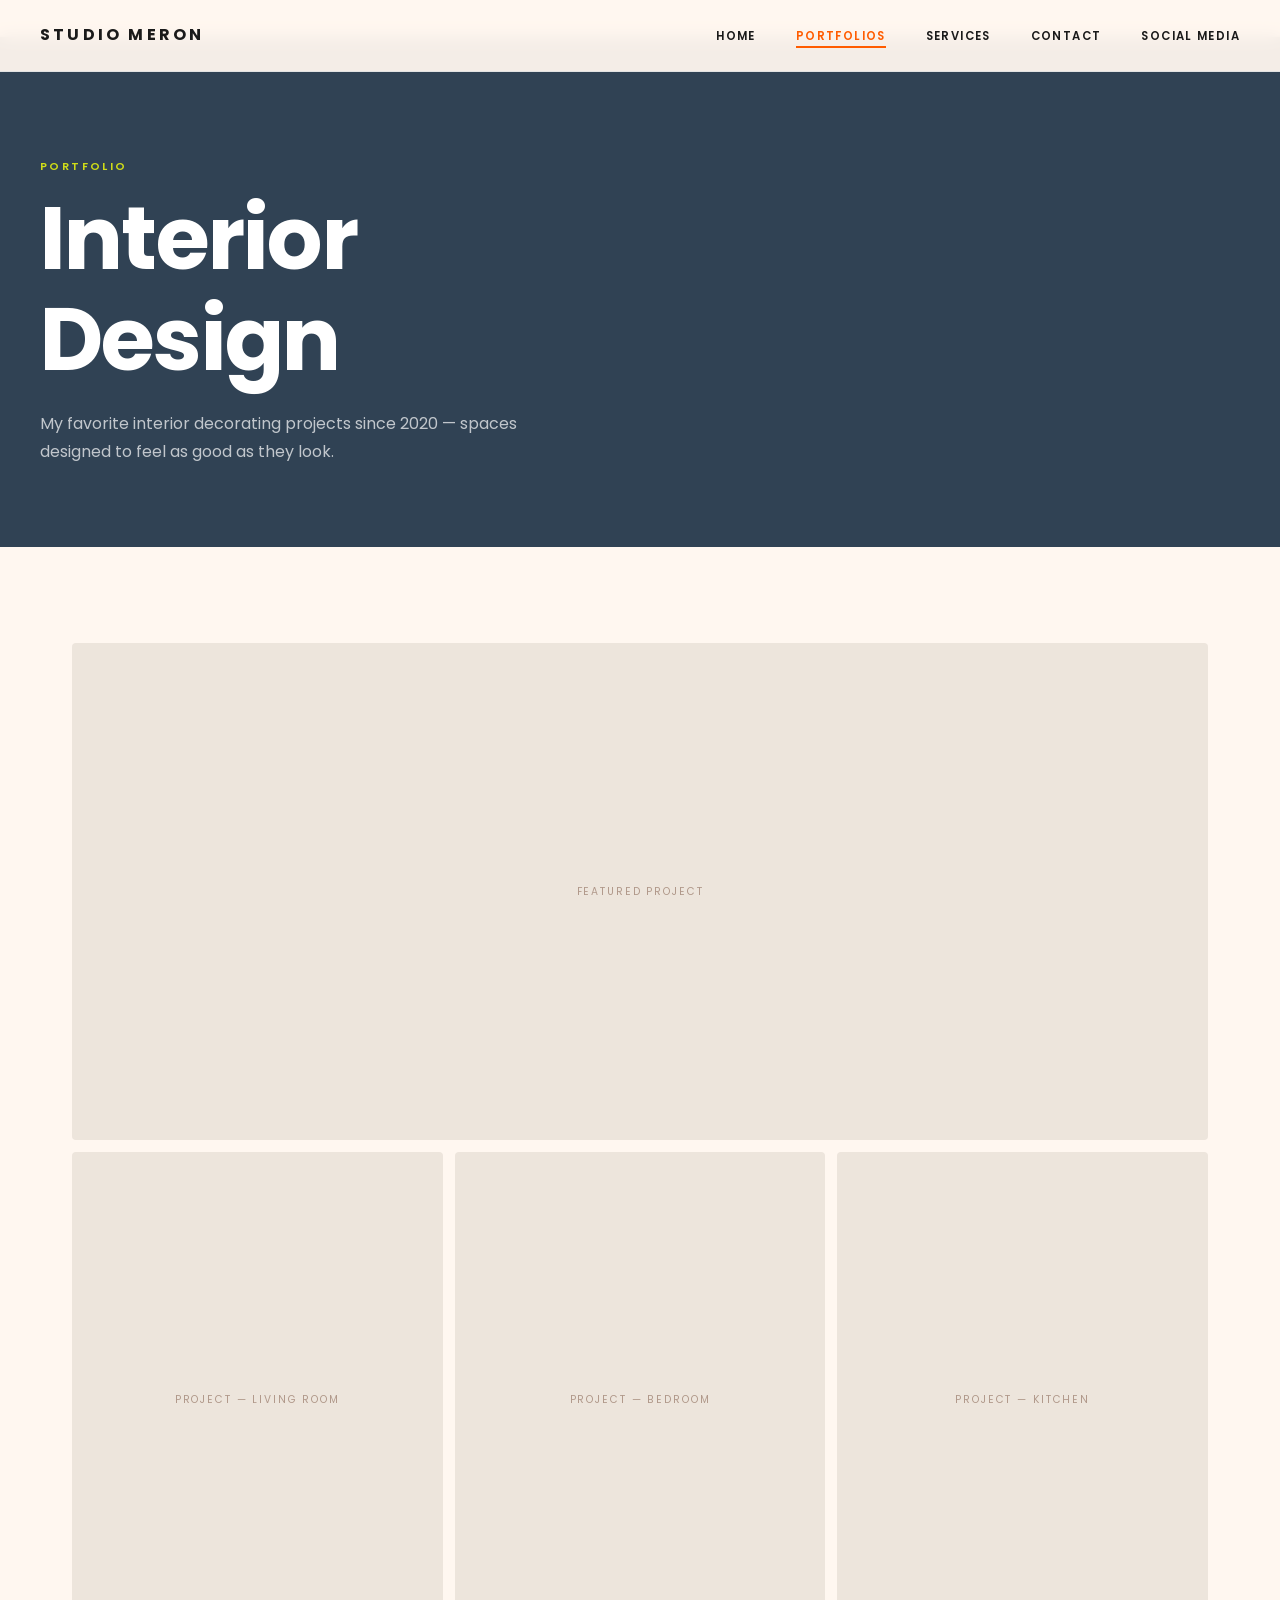
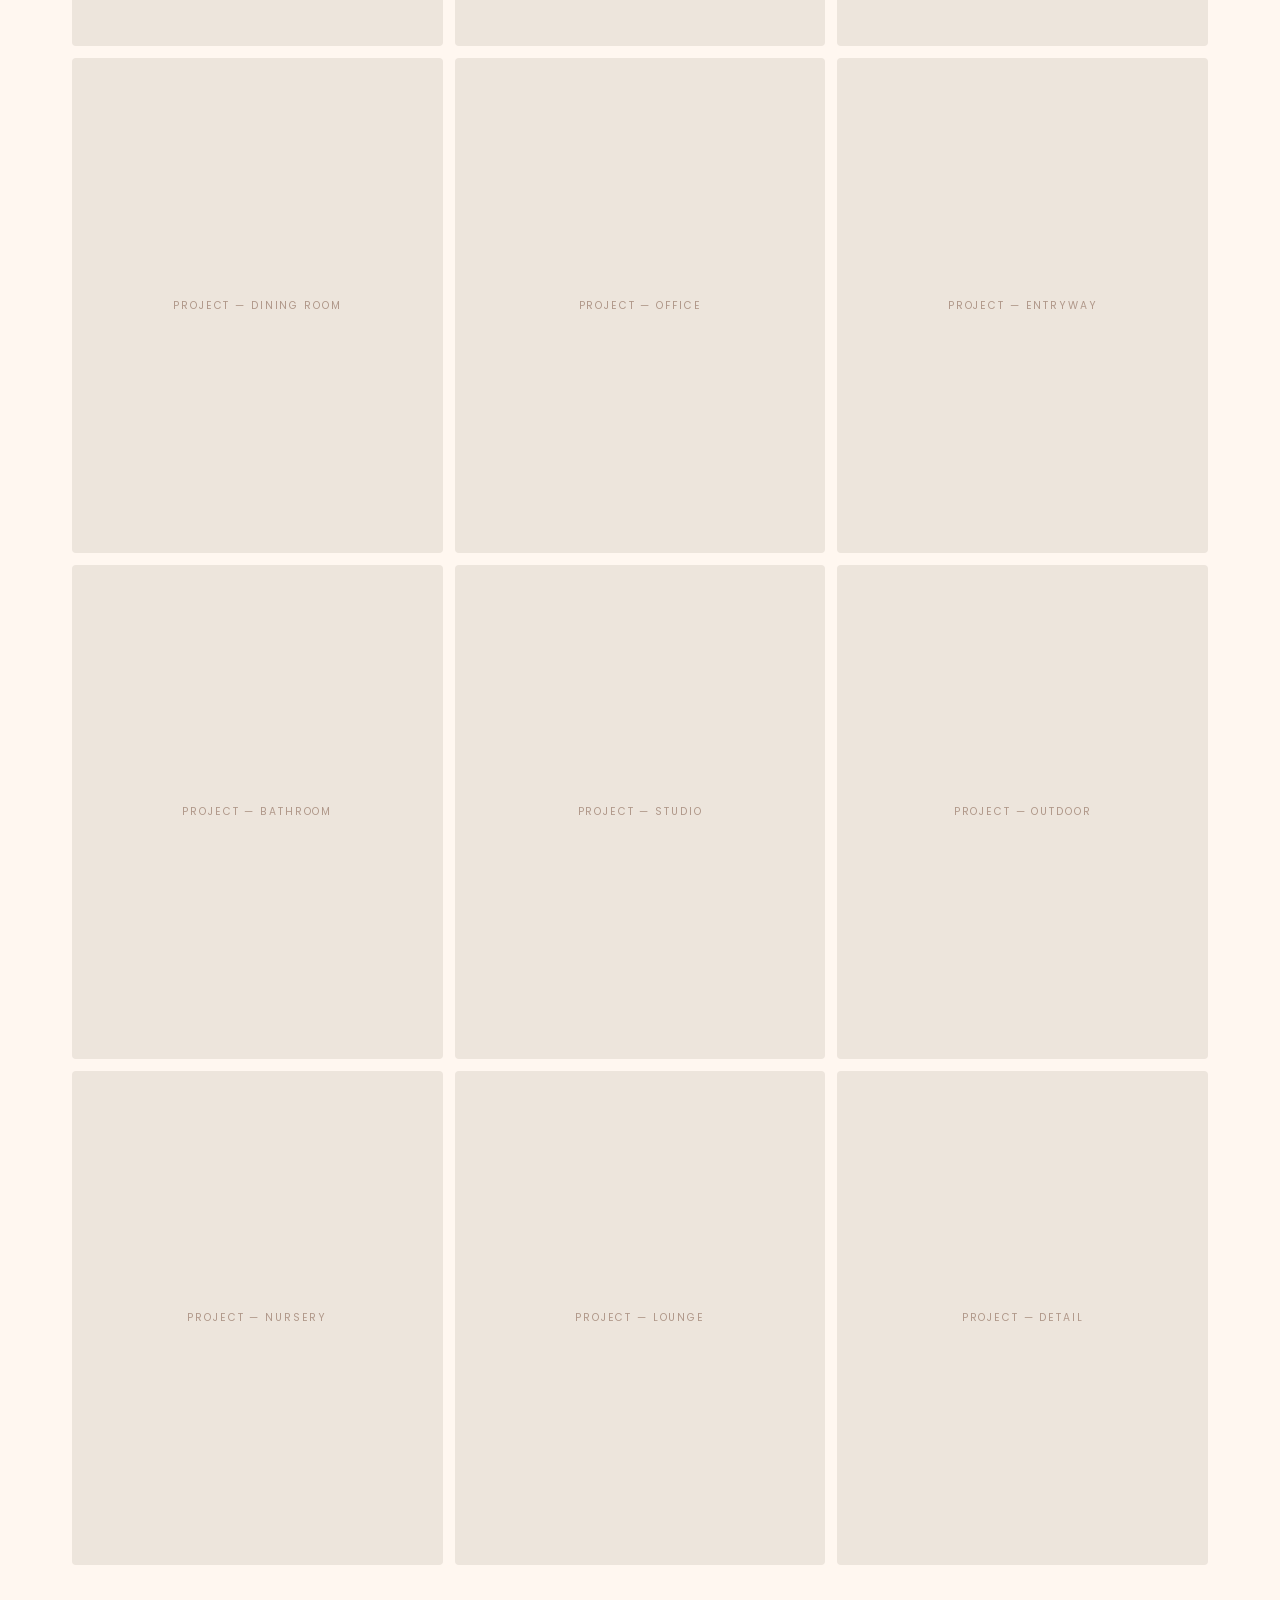
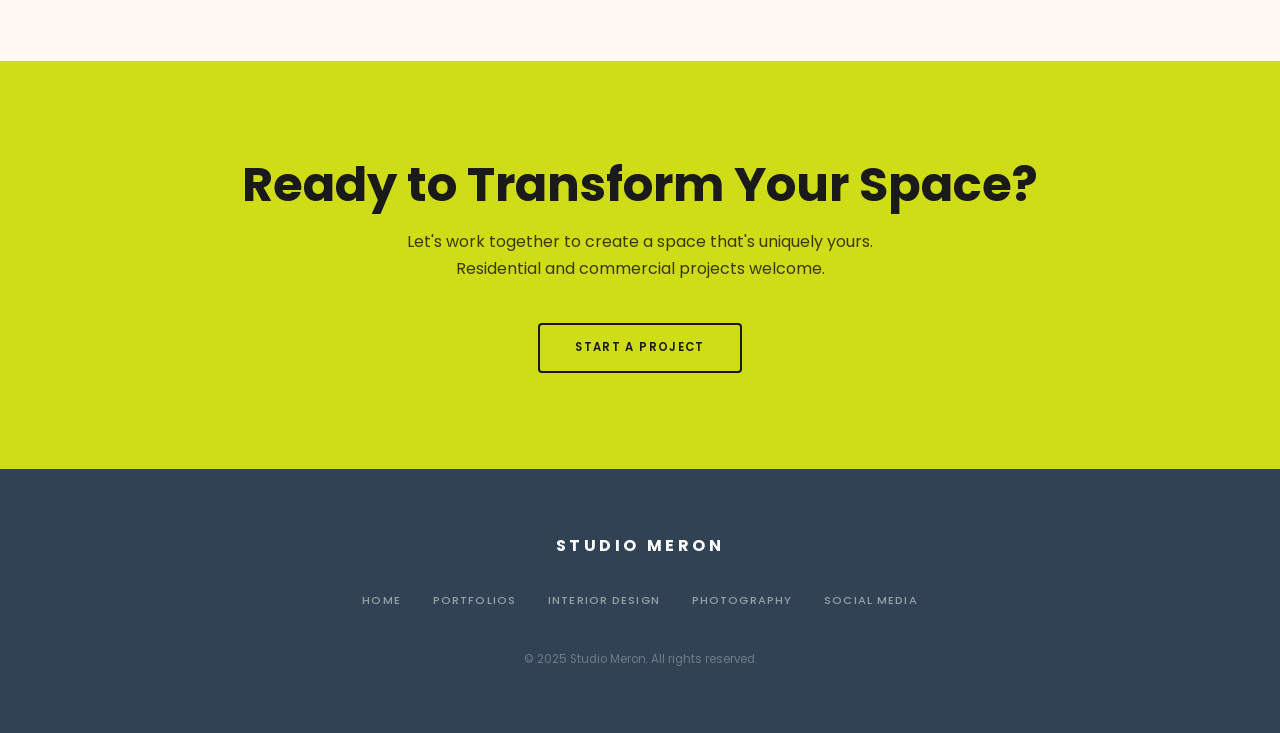
==== interior-design.html @ 22866d4e "Build full Studio Meron website (5 pages) Rebuilds meronsiyoum.com as clean HTML/CSS/JS — no Wix or " ====
<!DOCTYPE html>
<html lang="en">
<head>
  <meta charset="UTF-8">
  <meta name="viewport" content="width=device-width, initial-scale=1.0">
  <title>Denver Interior Design Portfolio | Studio Meron</title>
  <meta name="description" content="My favorite interior decorating projects I have done since 2020.">
  <link rel="stylesheet" href="css/main.css">
</head>
<body>

  <!-- ── Navigation ─────────────────────────────────────── -->
  <nav class="nav">
    <div class="nav__inner">
      <a href="index.html" class="nav__logo">Studio Meron</a>
      <ul class="nav__links">
        <li><a href="index.html">Home</a></li>
        <li class="nav__drop">
          <a href="portfolio.html" class="is-active">Portfolios</a>
          <div class="nav__drop-menu">
            <a href="interior-design.html">Interior Design</a>
            <a href="photography.html">Photography</a>
          </div>
        </li>
        <li><a href="index.html#services">Services</a></li>
        <li><a href="index.html#contact">Contact</a></li>
        <li><a href="social-media.html">Social Media</a></li>
      </ul>
      <button class="nav__toggle" aria-label="Toggle navigation" aria-expanded="false">
        <span></span><span></span><span></span>
      </button>
    </div>
  </nav>

  <div class="nav-mobile">
    <a href="index.html">Home</a>
    <a href="portfolio.html">Portfolios</a>
    <a href="interior-design.html">Interior Design</a>
    <a href="photography.html">Photography</a>
    <a href="index.html#services">Services</a>
    <a href="index.html#contact">Contact</a>
    <a href="social-media.html">Social Media</a>
  </div>

  <!-- ── Page Hero ──────────────────────────────────────── -->
  <header class="page-hero">
    <div class="page-hero__inner">
      <span class="eyebrow eyebrow--light">Portfolio</span>
      <h1>Interior<br>Design</h1>
      <p>My favorite interior decorating projects since 2020 — spaces designed to feel as good as they look.</p>
    </div>
  </header>

  <!-- ── Gallery ────────────────────────────────────────── -->
  <section class="section">
    <div class="container">

      <!-- Featured project -->
      <div style="margin-bottom:0.75rem;">
        <div class="ph" data-label="Featured Project" style="aspect-ratio:16/7;border-radius:4px;"></div>
      </div>

      <!-- Grid -->
      <div class="gallery-grid">
        <div class="gallery-item"><div class="ph ph--tall" data-label="Project — Living Room"></div></div>
        <div class="gallery-item"><div class="ph ph--tall" data-label="Project — Bedroom"></div></div>
        <div class="gallery-item"><div class="ph ph--tall" data-label="Project — Kitchen"></div></div>
        <div class="gallery-item"><div class="ph ph--tall" data-label="Project — Dining Room"></div></div>
        <div class="gallery-item"><div class="ph ph--tall" data-label="Project — Office"></div></div>
        <div class="gallery-item"><div class="ph ph--tall" data-label="Project — Entryway"></div></div>
        <div class="gallery-item"><div class="ph ph--tall" data-label="Project — Bathroom"></div></div>
        <div class="gallery-item"><div class="ph ph--tall" data-label="Project — Studio"></div></div>
        <div class="gallery-item"><div class="ph ph--tall" data-label="Project — Outdoor"></div></div>
        <div class="gallery-item"><div class="ph ph--tall" data-label="Project — Nursery"></div></div>
        <div class="gallery-item"><div class="ph ph--tall" data-label="Project — Lounge"></div></div>
        <div class="gallery-item"><div class="ph ph--tall" data-label="Project — Detail"></div></div>
      </div>
    </div>
  </section>

  <!-- ── CTA ────────────────────────────────────────────── -->
  <section class="cta-section">
    <h2>Ready to Transform Your Space?</h2>
    <p>Let's work together to create a space that's uniquely yours. Residential and commercial projects welcome.</p>
    <a href="mailto:hello@meronsiyoum.com" class="btn">Start a Project</a>
  </section>

  <!-- ── Footer ─────────────────────────────────────────── -->
  <footer class="footer">
    <div class="footer__logo">Studio Meron</div>
    <nav class="footer__links">
      <a href="index.html">Home</a>
      <a href="portfolio.html">Portfolios</a>
      <a href="interior-design.html">Interior Design</a>
      <a href="photography.html">Photography</a>
      <a href="social-media.html">Social Media</a>
    </nav>
    <p class="footer__copy">© 2025 Studio Meron. All rights reserved.</p>
  </footer>

  <script src="js/main.js"></script>
</body>
</html>
---- css/main.css ----
/* ============================================================
   STUDIO MERON — Global Stylesheet
   ============================================================ */

@import url('https://fonts.googleapis.com/css2?family=Poppins:ital,wght@0,300;0,400;0,500;0,600;0,700;0,800;1,400&family=Raleway:wght@400;500;600;700&display=swap');

/* ── Variables ─────────────────────────────────────────────── */
:root {
  --bg:           #FFF7F0;
  --orange:       #FF5C00;
  --orange-h:     #e05000;
  --lime:         #CFDC18;
  --olive:        #9BB500;
  --brown:        #8B6755;
  --dark:         #304254;
  --text:         #1a1a1a;
  --text-muted:   #8F8F8F;
  --border:       #E2E2E2;
  --white:        #FFFFFF;

  --font:         'Poppins', Arial, Helvetica, sans-serif;
  --font-alt:     'Raleway', Arial, Helvetica, sans-serif;

  --nav-h:        72px;
  --max-w:        1200px;
  --r:            4px;
  --ease:         0.3s ease;
}

/* ── Reset ─────────────────────────────────────────────────── */
*, *::before, *::after { box-sizing: border-box; margin: 0; padding: 0; }

html { scroll-behavior: smooth; }

body {
  font-family: var(--font);
  background: var(--bg);
  color: var(--text);
  line-height: 1.65;
  overflow-x: hidden;
}

img, video { display: block; max-width: 100%; height: auto; }
a { color: inherit; text-decoration: none; }
ul { list-style: none; }
button { font-family: var(--font); }

/* ── Layout Utilities ──────────────────────────────────────── */
.container {
  max-width: var(--max-w);
  margin: 0 auto;
  padding: 0 2rem;
}

.section       { padding: 6rem 2rem; }
.section--sm   { padding: 3rem 2rem; }
.section--dark { background: var(--dark); color: var(--white); }
.section--lime { background: var(--lime); }

.page-top { padding-top: var(--nav-h); }

/* ── Typography ────────────────────────────────────────────── */
h1, h2, h3, h4 { line-height: 1.15; font-weight: 700; }

.eyebrow {
  display: inline-block;
  font-size: 0.68rem;
  font-weight: 600;
  letter-spacing: 0.22em;
  text-transform: uppercase;
  color: var(--orange);
  margin-bottom: 0.75rem;
}

.eyebrow--light { color: var(--lime); }

/* ── Buttons ────────────────────────────────────────────────── */
.btn {
  display: inline-block;
  padding: 0.85rem 2.2rem;
  font-size: 0.72rem;
  font-weight: 600;
  letter-spacing: 0.12em;
  text-transform: uppercase;
  border: 2px solid var(--text);
  color: var(--text);
  background: transparent;
  cursor: pointer;
  transition: background var(--ease), color var(--ease);
  border-radius: var(--r);
}

.btn:hover             { background: var(--text); color: var(--white); }
.btn--white            { border-color: var(--white); color: var(--white); }
.btn--white:hover      { background: var(--white); color: var(--text); }
.btn--orange           { background: var(--orange); border-color: var(--orange); color: var(--white); }
.btn--orange:hover     { background: var(--orange-h); border-color: var(--orange-h); }

/* ── Placeholders ──────────────────────────────────────────── */
.ph {
  background: #ede5dc;
  position: relative;
  display: flex;
  align-items: center;
  justify-content: center;
  width: 100%;
  height: 100%;
  overflow: hidden;
}

.ph::after {
  content: attr(data-label);
  font-size: 0.65rem;
  letter-spacing: 0.18em;
  text-transform: uppercase;
  color: #b0988a;
}

.ph--video {
  background: #1b1b2e;
}

.ph--video::before {
  content: '▶';
  font-size: 2.2rem;
  color: rgba(255,255,255,0.25);
  position: absolute;
  z-index: 1;
}

.ph--video::after { color: rgba(255,255,255,0.18); margin-top: 4rem; }

.ph--tall  { aspect-ratio: 3/4; }
.ph--wide  { aspect-ratio: 4/3; }
.ph--sq    { aspect-ratio: 1/1; }
.ph--16-9  { aspect-ratio: 16/9; }
.ph--9-16  { aspect-ratio: 9/16; }

/* ── Navigation ─────────────────────────────────────────────── */
.nav {
  position: fixed;
  inset: 0 0 auto 0;
  z-index: 200;
  height: var(--nav-h);
  background: rgba(255,247,240,0.95);
  backdrop-filter: blur(8px);
  border-bottom: 1px solid var(--border);
  display: flex;
  align-items: center;
  padding: 0 2rem;
}

.nav__inner {
  max-width: var(--max-w);
  width: 100%;
  margin: 0 auto;
  display: flex;
  align-items: center;
  justify-content: space-between;
}

.nav__logo {
  font-size: 1rem;
  font-weight: 700;
  letter-spacing: 0.2em;
  text-transform: uppercase;
}

.nav__links {
  display: flex;
  align-items: center;
  gap: 2.5rem;
}

.nav__links a {
  font-size: 0.72rem;
  font-weight: 600;
  letter-spacing: 0.12em;
  text-transform: uppercase;
  position: relative;
  transition: color var(--ease);
}

.nav__links a::after {
  content: '';
  position: absolute;
  bottom: -4px;
  left: 0;
  width: 0;
  height: 2px;
  background: var(--orange);
  transition: width var(--ease);
}

.nav__links a:hover,
.nav__links a.is-active { color: var(--orange); }

.nav__links a:hover::after,
.nav__links a.is-active::after { width: 100%; }

/* Dropdown */
.nav__drop { position: relative; }

.nav__drop-menu {
  position: absolute;
  top: calc(100% + 14px);
  left: 50%;
  transform: translateX(-50%);
  background: var(--white);
  border: 1px solid var(--border);
  border-radius: var(--r);
  padding: 0.5rem 0;
  min-width: 190px;
  opacity: 0;
  pointer-events: none;
  transition: opacity var(--ease), transform var(--ease);
  transform-origin: top center;
  transform: translateX(-50%) translateY(-6px);
  box-shadow: 0 8px 30px rgba(0,0,0,0.08);
}

.nav__drop:hover .nav__drop-menu {
  opacity: 1;
  pointer-events: all;
  transform: translateX(-50%) translateY(0);
}

.nav__drop-menu a {
  display: block;
  padding: 0.65rem 1.4rem;
  font-size: 0.72rem;
}

.nav__drop-menu a:hover { background: var(--bg); color: var(--orange); }

/* Mobile toggle */
.nav__toggle {
  display: none;
  flex-direction: column;
  gap: 5px;
  cursor: pointer;
  background: none;
  border: none;
  padding: 4px;
}

.nav__toggle span {
  display: block;
  width: 24px;
  height: 2px;
  background: var(--text);
  transition: transform var(--ease), opacity var(--ease);
}

.nav__toggle.is-open span:nth-child(1) { transform: translateY(7px) rotate(45deg); }
.nav__toggle.is-open span:nth-child(2) { opacity: 0; }
.nav__toggle.is-open span:nth-child(3) { transform: translateY(-7px) rotate(-45deg); }

/* Mobile menu */
.nav-mobile {
  position: fixed;
  top: var(--nav-h);
  left: 0; right: 0;
  background: var(--bg);
  border-bottom: 1px solid var(--border);
  padding: 2rem;
  display: flex;
  flex-direction: column;
  gap: 1.5rem;
  z-index: 199;
  transform: translateY(-110%);
  transition: transform var(--ease);
}

.nav-mobile.is-open { transform: translateY(0); }

.nav-mobile a {
  font-size: 0.8rem;
  font-weight: 600;
  letter-spacing: 0.12em;
  text-transform: uppercase;
}

.nav-mobile a:hover { color: var(--orange); }

/* ── Hero (Home) ─────────────────────────────────────────────── */
.hero {
  position: relative;
  min-height: 100vh;
  display: flex;
  align-items: center;
  justify-content: center;
  overflow: hidden;
}

.hero__bg {
  position: absolute;
  inset: 0;
  z-index: 0;
}

.hero__bg .ph {
  height: 100%;
  border-radius: 0;
}

.hero__bg::after {
  content: '';
  position: absolute;
  inset: 0;
  background: linear-gradient(to bottom, rgba(0,0,0,0.35) 0%, rgba(0,0,0,0.2) 50%, rgba(0,0,0,0.55) 100%);
  z-index: 1;
}

.hero__content {
  position: relative;
  z-index: 2;
  text-align: center;
  color: var(--white);
  padding: calc(var(--nav-h) + 2rem) 2rem 4rem;
  max-width: 800px;
}

.hero__content .eyebrow { color: var(--lime); }

.hero__title {
  font-size: clamp(3.5rem, 10vw, 8rem);
  font-weight: 800;
  letter-spacing: -0.02em;
  line-height: 0.95;
  margin-bottom: 1.5rem;
}

.hero__sub {
  font-size: clamp(0.85rem, 1.5vw, 1rem);
  font-weight: 400;
  letter-spacing: 0.08em;
  color: rgba(255,255,255,0.8);
  margin-bottom: 2.5rem;
}

/* ── About (Home) ───────────────────────────────────────────── */
.about-grid {
  display: grid;
  grid-template-columns: 1fr 1fr;
  gap: 5rem;
  align-items: center;
  max-width: var(--max-w);
  margin: 0 auto;
}

.about-grid h2 {
  font-size: clamp(2rem, 4vw, 3rem);
  margin-bottom: 1.5rem;
}

.about-grid p {
  font-size: 1rem;
  line-height: 1.8;
  color: #444;
  margin-bottom: 2rem;
}

/* ── Services Grid ──────────────────────────────────────────── */
.services-grid {
  display: grid;
  grid-template-columns: repeat(3, 1fr);
  gap: 2rem;
  max-width: var(--max-w);
  margin: 0 auto;
}

.service-card .ph { border-radius: var(--r); margin-bottom: 1.5rem; }

.service-card h3 {
  font-size: 1.1rem;
  margin-bottom: 0.6rem;
  color: var(--white);
}

.service-card p {
  font-size: 0.88rem;
  line-height: 1.7;
  color: rgba(255,255,255,0.65);
  margin-bottom: 1rem;
}

.service-card a {
  font-size: 0.72rem;
  font-weight: 600;
  letter-spacing: 0.1em;
  text-transform: uppercase;
  color: var(--lime);
  transition: color var(--ease);
}

.service-card a:hover { color: var(--white); }

/* ── Gallery Grid ───────────────────────────────────────────── */
.gallery-grid {
  display: grid;
  grid-template-columns: repeat(3, 1fr);
  gap: 0.75rem;
}

.gallery-grid--4 { grid-template-columns: repeat(4, 1fr); }

.gallery-item {
  overflow: hidden;
  border-radius: var(--r);
  cursor: pointer;
}

.gallery-item .ph {
  transition: transform 0.5s ease;
}

.gallery-item:hover .ph { transform: scale(1.04); }

/* ── Page Hero ──────────────────────────────────────────────── */
.page-hero {
  background: var(--dark);
  color: var(--white);
  padding: calc(var(--nav-h) + 5rem) 2rem 5rem;
}

.page-hero__inner {
  max-width: var(--max-w);
  margin: 0 auto;
}

.page-hero h1 {
  font-size: clamp(2.8rem, 7vw, 5.5rem);
  letter-spacing: -0.02em;
  margin-bottom: 1.2rem;
}

.page-hero p {
  font-size: 1rem;
  color: rgba(255,255,255,0.7);
  max-width: 520px;
  line-height: 1.8;
}

/* ── Portfolio Overview ─────────────────────────────────────── */
.portfolio-cards {
  display: grid;
  grid-template-columns: repeat(2, 1fr);
  gap: 1.5rem;
  max-width: var(--max-w);
  margin: 0 auto;
}

.portfolio-card {
  position: relative;
  overflow: hidden;
  border-radius: var(--r);
  cursor: pointer;
  display: block;
}

.portfolio-card .ph { transition: transform 0.5s ease; }
.portfolio-card:hover .ph { transform: scale(1.04); }

.portfolio-card__info {
  position: absolute;
  bottom: 0; left: 0; right: 0;
  padding: 2rem;
  background: linear-gradient(to top, rgba(0,0,0,0.7), transparent);
  color: var(--white);
  z-index: 1;
}

.portfolio-card__info h3 { font-size: 1.3rem; margin-bottom: 0.3rem; }

.portfolio-card__info p {
  font-size: 0.8rem;
  color: rgba(255,255,255,0.7);
  letter-spacing: 0.05em;
}

/* ── Social Media Bio ───────────────────────────────────────── */
.sm-hero {
  padding: calc(var(--nav-h) + 4rem) 2rem 4rem;
  max-width: var(--max-w);
  margin: 0 auto;
}

.sm-hero__inner {
  display: grid;
  grid-template-columns: 1fr 2fr;
  gap: 4rem;
  align-items: start;
}

.sm-hero__label {
  font-size: clamp(2rem, 5vw, 4rem);
  font-weight: 800;
  letter-spacing: -0.02em;
  line-height: 1.05;
  color: var(--dark);
}

.sm-hero__label em {
  display: block;
  color: var(--orange);
  font-style: normal;
}

.sm-hero__bio p {
  font-size: 1rem;
  line-height: 1.9;
  color: #444;
  margin-bottom: 1.5rem;
}

.sm-hero__tagline {
  font-size: 1.1rem;
  font-style: italic;
  color: var(--brown);
  margin-bottom: 1.5rem;
}

/* Brand mentions */
.brands {
  display: flex;
  flex-wrap: wrap;
  gap: 0.5rem;
  margin-top: 1.5rem;
}

.brand-tag {
  display: inline-block;
  padding: 0.4rem 0.9rem;
  font-size: 0.65rem;
  font-weight: 600;
  letter-spacing: 0.12em;
  text-transform: uppercase;
  border: 1px solid var(--border);
  border-radius: 100px;
  color: var(--text-muted);
}

/* ── Stats Row ──────────────────────────────────────────────── */
.stats-row {
  display: flex;
  gap: 0;
  border-top: 1px solid var(--border);
  border-bottom: 1px solid var(--border);
  margin: 2rem 0 3rem;
  overflow-x: auto;
  scrollbar-width: none;
}

.stats-row::-webkit-scrollbar { display: none; }

.stat {
  text-align: center;
  padding: 1.5rem 1.8rem;
  border-right: 1px solid var(--border);
  flex-shrink: 0;
}

.stat:last-child { border-right: none; }

.stat__num {
  display: block;
  font-size: 1.4rem;
  font-weight: 700;
  color: var(--orange);
}

.stat__label {
  display: block;
  font-size: 0.62rem;
  letter-spacing: 0.12em;
  text-transform: uppercase;
  color: var(--text-muted);
  margin-top: 0.2rem;
}

/* ── Tabs ───────────────────────────────────────────────────── */
.tabs__nav {
  display: flex;
  border-bottom: 2px solid var(--border);
  margin-bottom: 3rem;
  overflow-x: auto;
  scrollbar-width: none;
}

.tabs__nav::-webkit-scrollbar { display: none; }

.tab-btn {
  background: none;
  border: none;
  border-bottom: 2px solid transparent;
  margin-bottom: -2px;
  padding: 1rem 1.5rem;
  font-size: 0.68rem;
  font-weight: 600;
  letter-spacing: 0.15em;
  text-transform: uppercase;
  cursor: pointer;
  color: var(--text-muted);
  white-space: nowrap;
  transition: color var(--ease), border-color var(--ease);
}

.tab-btn:hover { color: var(--text); }

.tab-btn.is-active {
  color: var(--orange);
  border-bottom-color: var(--orange);
}

.tab-panel { display: none; }
.tab-panel.is-active { display: block; }

/* ── Video Grid ─────────────────────────────────────────────── */
.video-grid {
  display: grid;
  grid-template-columns: repeat(4, 1fr);
  gap: 1.2rem;
}

.video-card { cursor: pointer; }

.video-card .ph { border-radius: var(--r); }

.video-card__meta { padding: 0.7rem 0 0; }

.video-card__caption {
  font-size: 0.8rem;
  line-height: 1.55;
  color: var(--text);
  display: -webkit-box;
  -webkit-line-clamp: 2;
  -webkit-box-orient: vertical;
  overflow: hidden;
}

.video-card__views {
  display: inline-block;
  font-size: 0.7rem;
  font-weight: 600;
  color: var(--orange);
  margin-top: 0.35rem;
}

/* ── Contact CTA ────────────────────────────────────────────── */
.cta-section {
  text-align: center;
  background: var(--lime);
  padding: 6rem 2rem;
}

.cta-section h2 {
  font-size: clamp(1.8rem, 4vw, 3rem);
  margin-bottom: 1rem;
  color: var(--text);
}

.cta-section p {
  font-size: 1rem;
  color: #3a3a00;
  max-width: 480px;
  margin: 0 auto 2.5rem;
  line-height: 1.7;
}

/* ── Footer ─────────────────────────────────────────────────── */
.footer {
  background: var(--dark);
  color: var(--white);
  padding: 4rem 2rem;
  text-align: center;
}

.footer__logo {
  font-size: 1rem;
  font-weight: 700;
  letter-spacing: 0.22em;
  text-transform: uppercase;
  margin-bottom: 2rem;
}

.footer__links {
  display: flex;
  justify-content: center;
  flex-wrap: wrap;
  gap: 2rem;
  margin-bottom: 2.5rem;
}

.footer__links a {
  font-size: 0.7rem;
  font-weight: 500;
  letter-spacing: 0.1em;
  text-transform: uppercase;
  color: rgba(255,255,255,0.5);
  transition: color var(--ease);
}

.footer__links a:hover { color: var(--white); }

.footer__copy {
  font-size: 0.72rem;
  color: rgba(255,255,255,0.3);
}

/* ── Responsive ─────────────────────────────────────────────── */
@media (max-width: 900px) {
  .nav__links { display: none; }
  .nav__toggle { display: flex; }

  .about-grid {
    grid-template-columns: 1fr;
    gap: 3rem;
  }

  .services-grid {
    grid-template-columns: 1fr;
    gap: 1.5rem;
  }

  .sm-hero__inner {
    grid-template-columns: 1fr;
    gap: 2rem;
  }

  .portfolio-cards {
    grid-template-columns: 1fr;
  }
}

@media (max-width: 768px) {
  .gallery-grid        { grid-template-columns: repeat(2, 1fr); }
  .gallery-grid--4     { grid-template-columns: repeat(2, 1fr); }
  .video-grid          { grid-template-columns: repeat(2, 1fr); }
  .section             { padding: 4rem 1.5rem; }
  .services-grid       { grid-template-columns: 1fr; }
}

@media (max-width: 480px) {
  .gallery-grid  { grid-template-columns: repeat(2, 1fr); gap: 0.4rem; }
  .video-grid    { grid-template-columns: repeat(2, 1fr); gap: 0.6rem; }
  .stats-row     { gap: 0; }
  .stat          { padding: 1.2rem 1.2rem; }
}
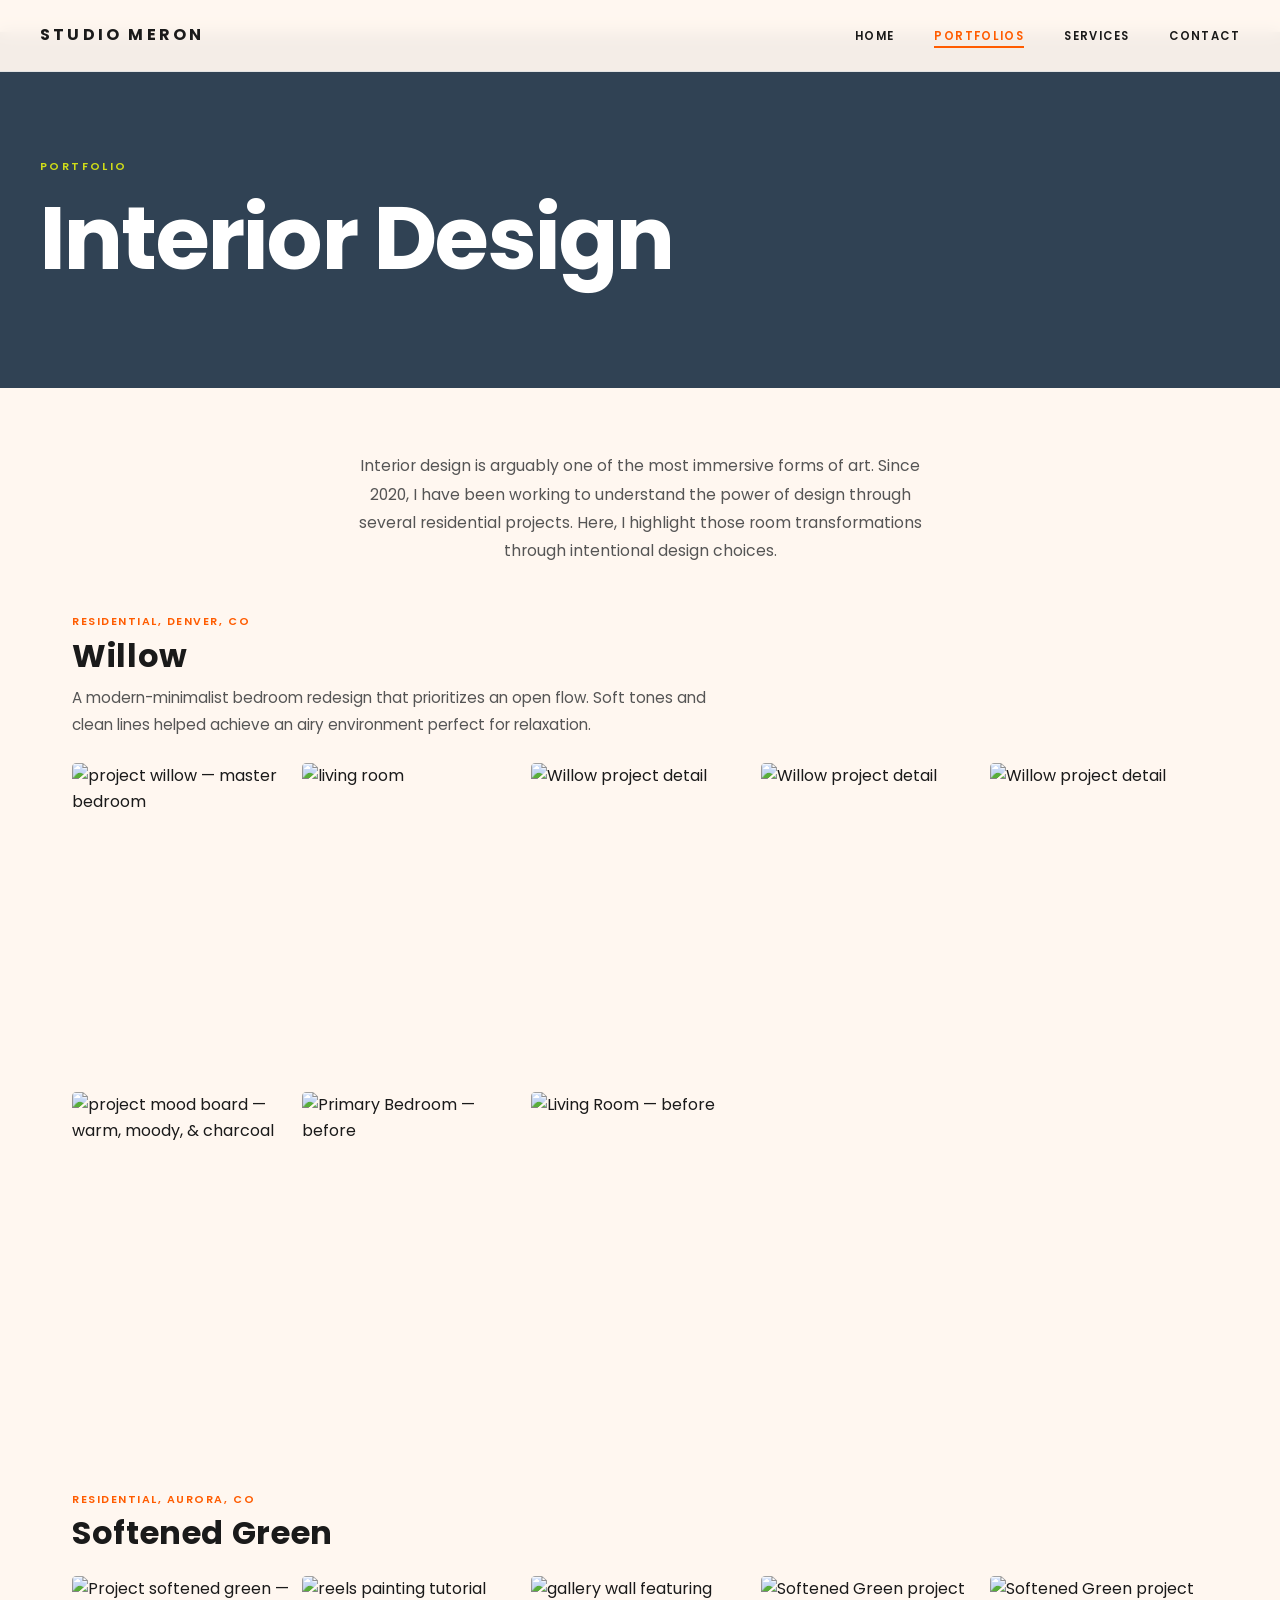
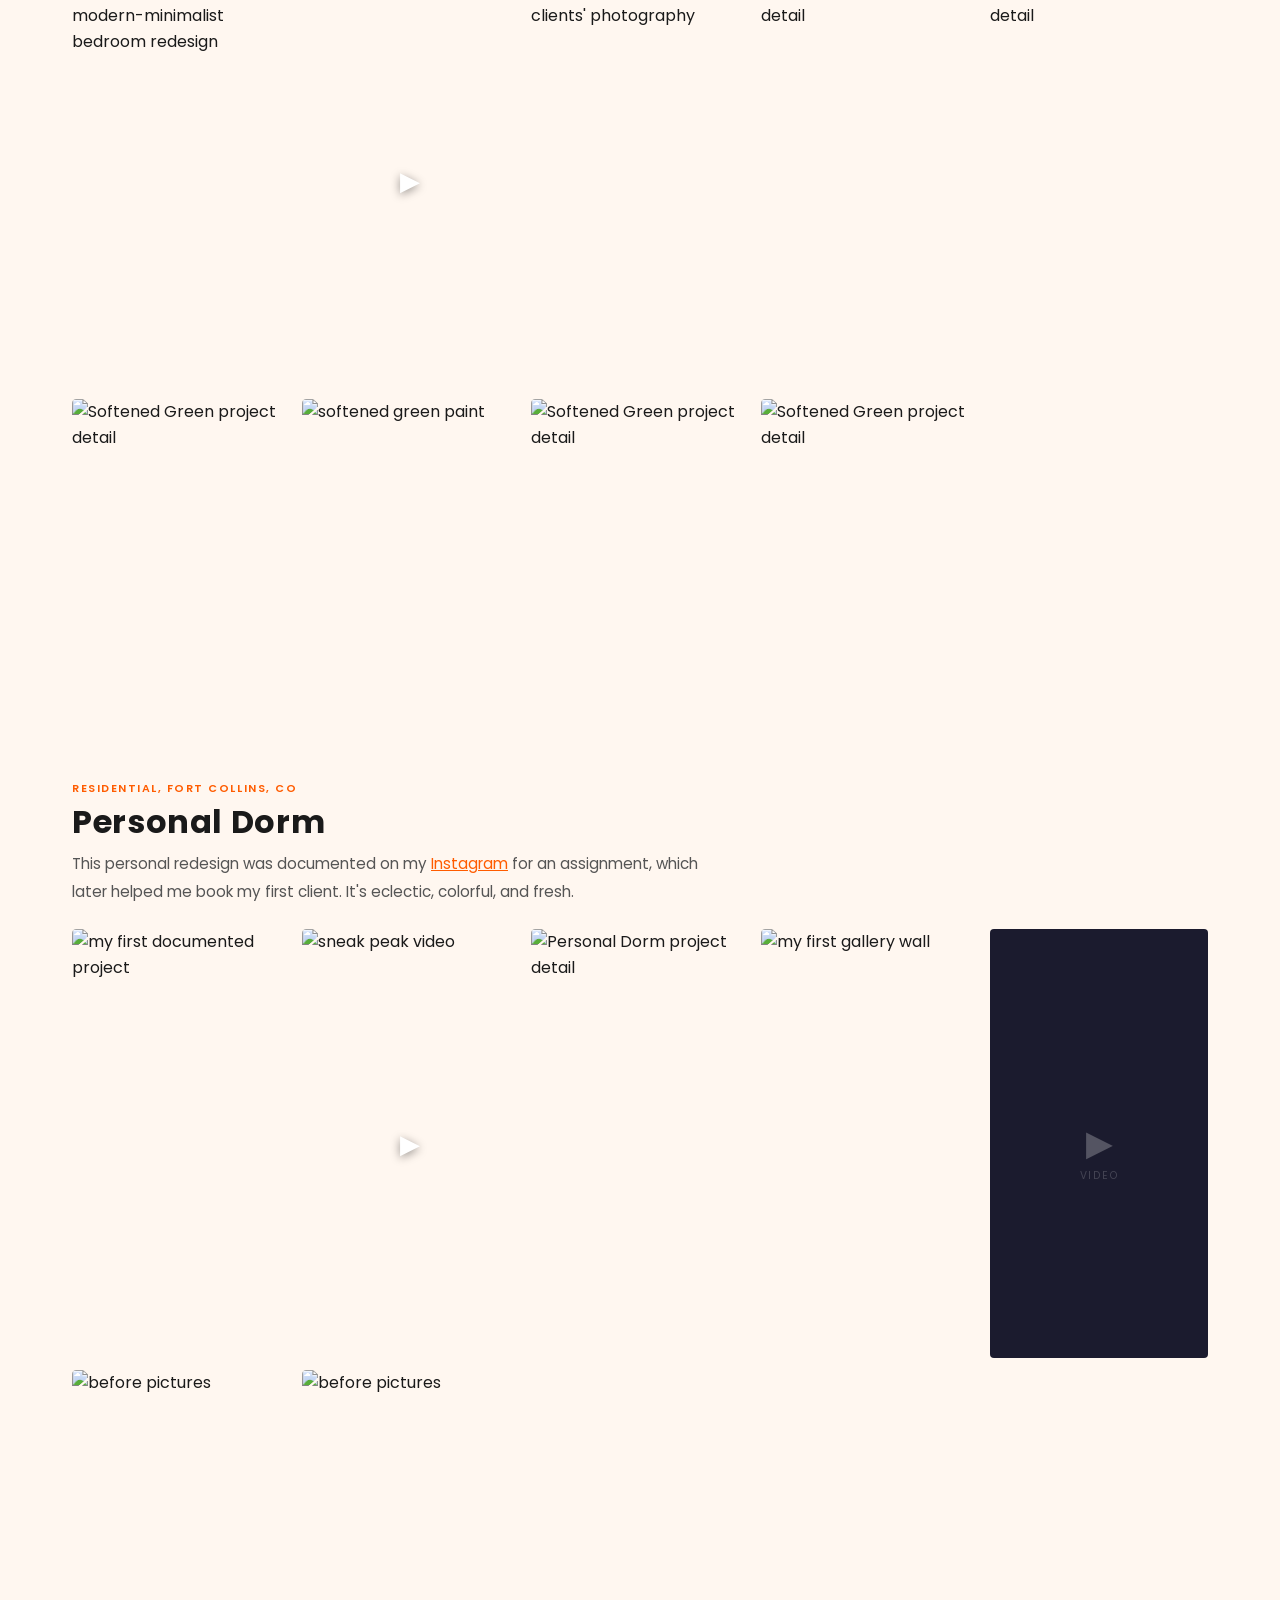
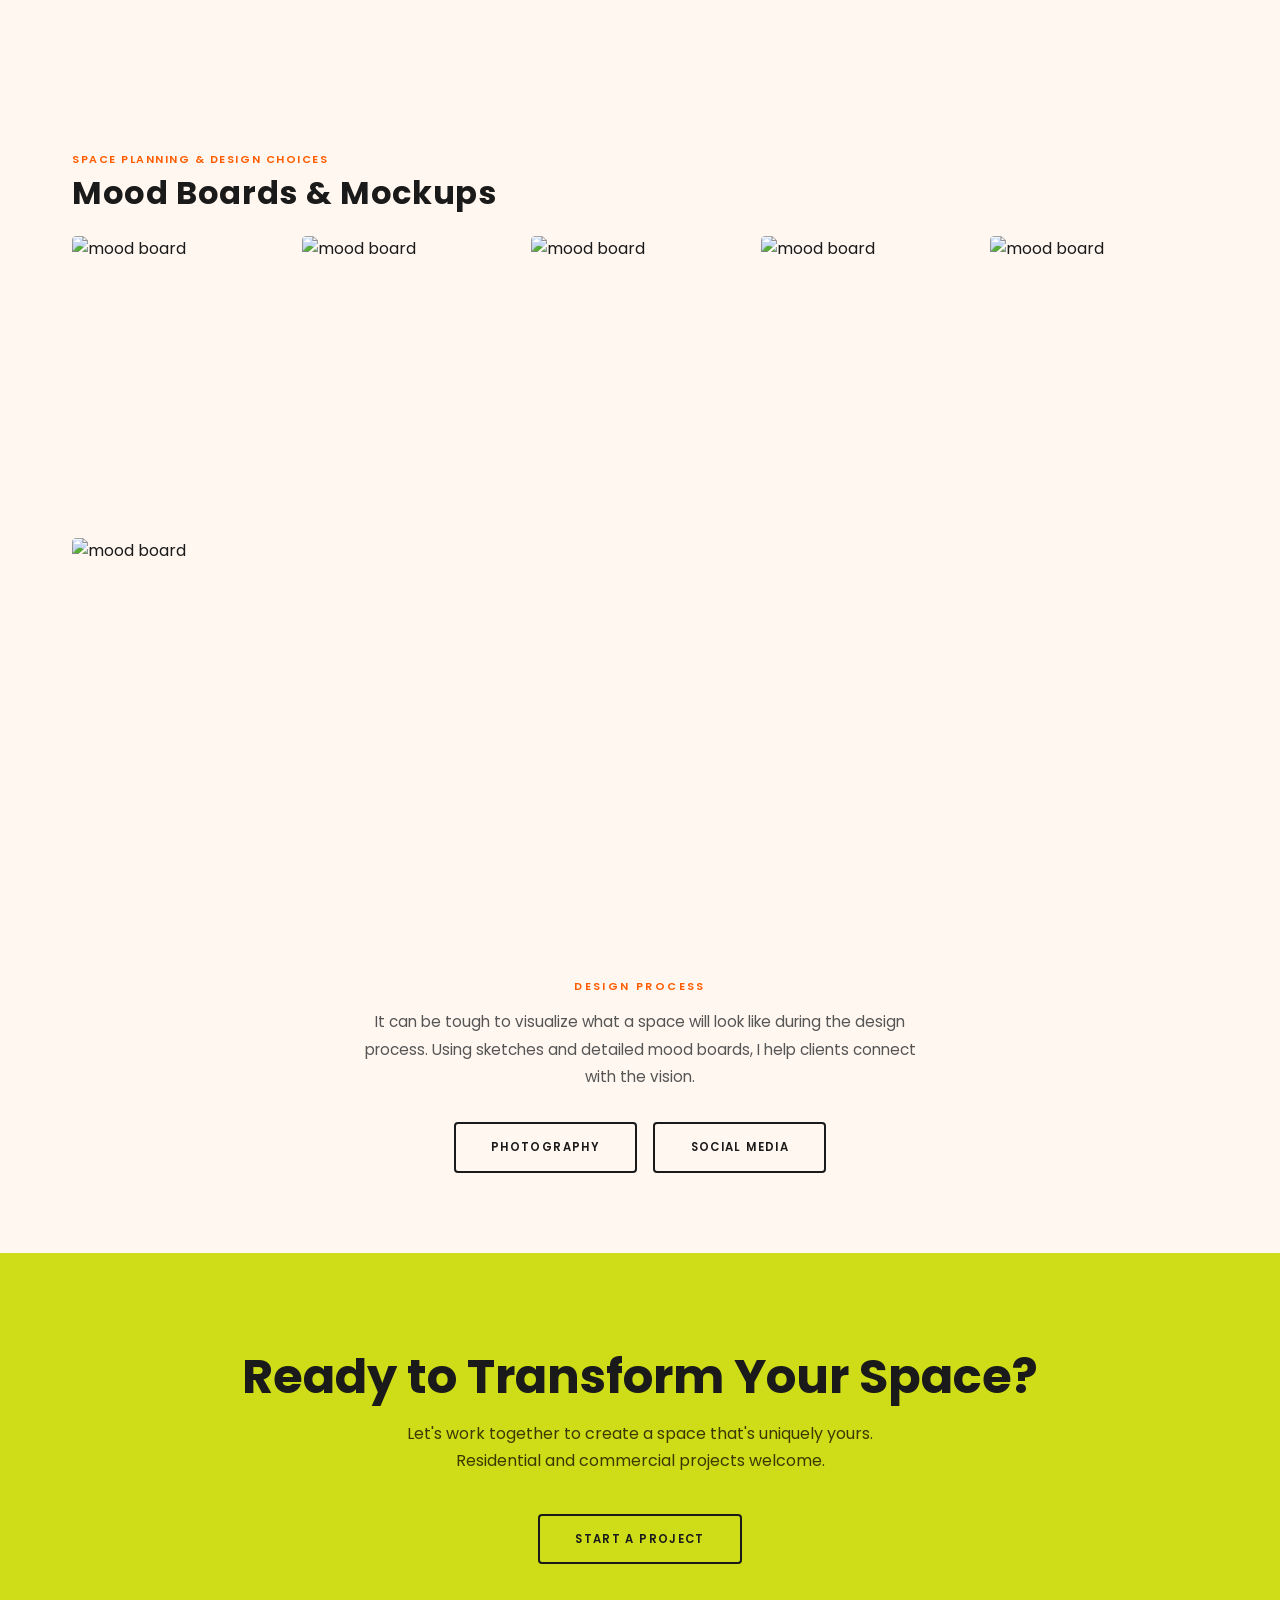
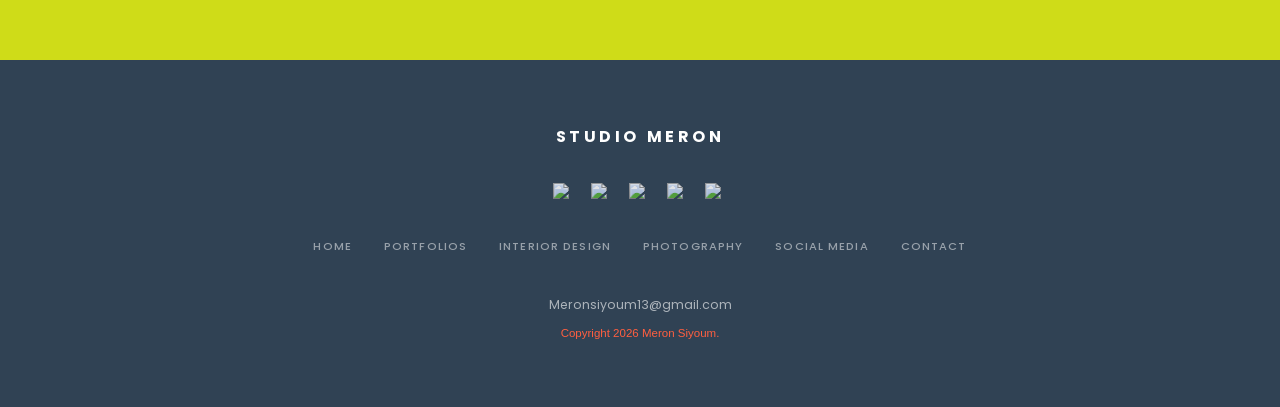
==== commit 3cdcc663: "Rebuild site with verbatim real content from Wix/Canva source exports Replace placeholder content ac" ====
--- a/interior-design.html
+++ b/interior-design.html
@@ -6,6 +6,13 @@
   <title>Denver Interior Design Portfolio | Studio Meron</title>
   <meta name="description" content="My favorite interior decorating projects I have done since 2020.">
   <link rel="stylesheet" href="css/main.css">
+  <style>
+    .id-intro { max-width: 640px; margin: 0 auto; text-align: center; padding: 4rem 2rem 1rem; }
+    .id-intro p { color: #555; font-size: 0.98rem; line-height: 1.8; }
+    .id-services { max-width: 640px; margin: 0 auto; text-align: center; padding: 3rem 2rem; }
+    .id-services p { color: #555; font-size: 0.95rem; line-height: 1.8; }
+    .id-cta { display: flex; gap: 1rem; justify-content: center; margin: 2rem 0; }
+  </style>
 </head>
 <body>
 
@@ -14,17 +21,29 @@
     <div class="nav__inner">
       <a href="index.html" class="nav__logo">Studio Meron</a>
       <ul class="nav__links">
-        <li><a href="index.html">Home</a></li>
+        <li class="nav__drop">
+          <a href="index.html">Home</a>
+          <div class="nav__drop-menu">
+            <a href="index.html#about">About</a>
+          </div>
+        </li>
         <li class="nav__drop">
           <a href="portfolio.html" class="is-active">Portfolios</a>
           <div class="nav__drop-menu">
+            <a href="photography.html">Photography</a>
             <a href="interior-design.html">Interior Design</a>
-            <a href="photography.html">Photography</a>
+            <a href="social-media.html">Content Creation</a>
           </div>
         </li>
-        <li><a href="index.html#services">Services</a></li>
-        <li><a href="index.html#contact">Contact</a></li>
-        <li><a href="social-media.html">Social Media</a></li>
+        <li class="nav__drop">
+          <a href="index.html#services">Services</a>
+          <div class="nav__drop-menu">
+            <a href="index.html#services">Interior Design</a>
+            <a href="index.html#services">Photography</a>
+            <a href="index.html#services">Content Creation</a>
+          </div>
+        </li>
+        <li><a href="contact.html">Contact</a></li>
       </ul>
       <button class="nav__toggle" aria-label="Toggle navigation" aria-expanded="false">
         <span></span><span></span><span></span>
@@ -34,68 +53,203 @@
 
   <div class="nav-mobile">
     <a href="index.html">Home</a>
+    <a href="index.html#about">About</a>
     <a href="portfolio.html">Portfolios</a>
+    <a href="photography.html">Photography</a>
     <a href="interior-design.html">Interior Design</a>
-    <a href="photography.html">Photography</a>
+    <a href="social-media.html">Content Creation</a>
     <a href="index.html#services">Services</a>
-    <a href="index.html#contact">Contact</a>
-    <a href="social-media.html">Social Media</a>
+    <a href="contact.html">Contact</a>
   </div>
 
   <!-- ── Page Hero ──────────────────────────────────────── -->
   <header class="page-hero">
     <div class="page-hero__inner">
       <span class="eyebrow eyebrow--light">Portfolio</span>
-      <h1>Interior<br>Design</h1>
-      <p>My favorite interior decorating projects since 2020 — spaces designed to feel as good as they look.</p>
+      <h1>Interior Design</h1>
     </div>
   </header>
 
-  <!-- ── Gallery ────────────────────────────────────────── -->
-  <section class="section">
+  <div class="id-intro">
+    <p>Interior design is arguably one of the most immersive forms of art. Since 2020, I have been working to understand the power of design through several residential projects. Here, I highlight those room transformations through intentional design choices.</p>
+  </div>
+
+  <!-- ── Galleries ──────────────────────────────────────── -->
+  <section class="section" style="padding-top:2rem;">
     <div class="container">
 
-      <!-- Featured project -->
-      <div style="margin-bottom:0.75rem;">
-        <div class="ph" data-label="Featured Project" style="aspect-ratio:16/7;border-radius:4px;"></div>
-      </div>
-
-      <!-- Grid -->
-      <div class="gallery-grid">
-        <div class="gallery-item"><div class="ph ph--tall" data-label="Project — Living Room"></div></div>
-        <div class="gallery-item"><div class="ph ph--tall" data-label="Project — Bedroom"></div></div>
-        <div class="gallery-item"><div class="ph ph--tall" data-label="Project — Kitchen"></div></div>
-        <div class="gallery-item"><div class="ph ph--tall" data-label="Project — Dining Room"></div></div>
-        <div class="gallery-item"><div class="ph ph--tall" data-label="Project — Office"></div></div>
-        <div class="gallery-item"><div class="ph ph--tall" data-label="Project — Entryway"></div></div>
-        <div class="gallery-item"><div class="ph ph--tall" data-label="Project — Bathroom"></div></div>
-        <div class="gallery-item"><div class="ph ph--tall" data-label="Project — Studio"></div></div>
-        <div class="gallery-item"><div class="ph ph--tall" data-label="Project — Outdoor"></div></div>
-        <div class="gallery-item"><div class="ph ph--tall" data-label="Project — Nursery"></div></div>
-        <div class="gallery-item"><div class="ph ph--tall" data-label="Project — Lounge"></div></div>
-        <div class="gallery-item"><div class="ph ph--tall" data-label="Project — Detail"></div></div>
-      </div>
+      <!-- WILLOW -->
+      <div class="gallery-project">
+        <div class="gallery-project__head">
+          <span class="gallery-project__loc">Residential, Denver, CO</span>
+          <h3>Willow</h3>
+          <p class="gallery-project__desc">A modern-minimalist bedroom redesign that prioritizes an open flow. Soft tones and clean lines helped achieve an airy environment perfect for relaxation.</p>
+        </div>
+        <div class="gallery-grid--auto">
+          <div class="gallery-item">
+            <img src="https://static.wixstatic.com/media/363305_dd4b2be7ffc84d19bebc7efb75d191a5~mv2.jpg" alt="project willow — master bedroom">
+            <p class="gallery-item__cap">project willow</p>
+          </div>
+          <div class="gallery-item">
+            <img src="https://static.wixstatic.com/media/363305_3ee6d712a86a4cf59616cde75dec384c~mv2.jpg" alt="living room">
+            <p class="gallery-item__cap">living room</p>
+          </div>
+          <div class="gallery-item">
+            <img src="https://static.wixstatic.com/media/363305_e0914aa42d9a49daac27ec73f0bf55e1~mv2.jpg" alt="Willow project detail">
+          </div>
+          <div class="gallery-item">
+            <img src="https://static.wixstatic.com/media/363305_442658d037634eb185d8c394d749d963~mv2.jpg" alt="Willow project detail">
+          </div>
+          <div class="gallery-item">
+            <img src="https://static.wixstatic.com/media/363305_0726925524d447d7a158533691b80fc0~mv2.jpg" alt="Willow project detail">
+          </div>
+          <div class="gallery-item">
+            <img src="https://static.wixstatic.com/media/363305_250dd6ba5ca24ba9a1c1d9732128b1f7~mv2.png" alt="project mood board — warm, moody, & charcoal">
+            <p class="gallery-item__cap">project mood board — warm, moody, &amp; charcoal</p>
+          </div>
+          <div class="gallery-item">
+            <img src="https://static.wixstatic.com/media/363305_ed84f155b8284f7ba4205d8813711686~mv2.jpg" alt="Primary Bedroom — before">
+            <p class="gallery-item__cap">Primary Bedroom — BEFORE</p>
+          </div>
+          <div class="gallery-item">
+            <img src="https://static.wixstatic.com/media/363305_86362987ef1d474184d41fab5edcf143~mv2.jpg" alt="Living Room — before">
+            <p class="gallery-item__cap">Living Room — BEFORE</p>
+          </div>
+        </div>
+      </div>
+
+      <!-- SOFTENED GREEN -->
+      <div class="gallery-project">
+        <div class="gallery-project__head">
+          <span class="gallery-project__loc">Residential, Aurora, CO</span>
+          <h3>Softened Green</h3>
+        </div>
+        <div class="gallery-grid--auto">
+          <div class="gallery-item">
+            <img src="https://static.wixstatic.com/media/363305_0921a778729a4b6aa9e3e014fda7ec8f~mv2.jpeg" alt="Project softened green — modern-minimalist bedroom redesign">
+            <p class="gallery-item__cap">Project softened green — modern-minimalist bedroom redesign that prioritizes an open flow</p>
+          </div>
+          <a class="gallery-item gallery-item--video" href="https://www.instagram.com/reel/Cn-xJbprVPA/?utm_source=ig_web_copy_link&amp;igsh=enBoYzF1djczcWts" target="_blank" rel="noreferrer noopener">
+            <img src="https://static.wixstatic.com/media/363305_e31b0c3fa74149678df5d80f1525fce3~mv2.png" alt="reels painting tutorial">
+            <p class="gallery-item__cap">reels painting tutorial — a long form reels tutorial for my interior design page</p>
+          </a>
+          <div class="gallery-item">
+            <img src="https://static.wixstatic.com/media/363305_a7047d173c464b319149f85573a46892~mv2.jpg" alt="gallery wall featuring clients' photography">
+            <p class="gallery-item__cap">gallery wall featuring clients' photography — it's important to feel a connection to the art in your space, which is why I encouraged my client to use film from her travels.</p>
+          </div>
+          <div class="gallery-item">
+            <img src="https://static.wixstatic.com/media/363305_e5d6177ff08d4666800040ef7d04f52a~mv2.jpeg" alt="Softened Green project detail">
+          </div>
+          <div class="gallery-item">
+            <img src="https://static.wixstatic.com/media/363305_5fbddeccb385423d9385404d934a1b22~mv2.jpeg" alt="Softened Green project detail">
+          </div>
+          <div class="gallery-item">
+            <img src="https://static.wixstatic.com/media/363305_3237e60e3171421daa2d698e32a9a348~mv2.jpg" alt="Softened Green project detail">
+          </div>
+          <div class="gallery-item">
+            <img src="https://static.wixstatic.com/media/363305_a70c257a76434edb8dab2915289d575e~mv2.jpg" alt="softened green paint">
+            <p class="gallery-item__cap">softened green paint</p>
+          </div>
+          <div class="gallery-item">
+            <img src="https://static.wixstatic.com/media/363305_6aa902dfe9e846b0abe7aa59d3c7821f~mv2.jpg" alt="Softened Green project detail">
+          </div>
+          <div class="gallery-item">
+            <img src="https://static.wixstatic.com/media/363305_f927c13525e24c63b54145037622a46e~mv2.jpg" alt="Softened Green project detail">
+          </div>
+        </div>
+      </div>
+
+      <!-- PERSONAL DORM -->
+      <div class="gallery-project">
+        <div class="gallery-project__head">
+          <span class="gallery-project__loc">Residential, Fort Collins, CO</span>
+          <h3>Personal Dorm</h3>
+          <p class="gallery-project__desc">This personal redesign was documented on my <a href="https://www.instagram.com/reel/ClZ7PM4Mrl9/?utm_source=ig_web_copy_link&amp;igsh=ajVzMGlycm44eHAx" target="_blank" rel="noreferrer noopener" style="color:var(--orange);text-decoration:underline;">Instagram</a> for an assignment, which later helped me book my first client. It's eclectic, colorful, and fresh.</p>
+        </div>
+        <div class="gallery-grid--auto">
+          <div class="gallery-item">
+            <img src="https://static.wixstatic.com/media/363305_a47862ee8b2c46939a04fea79f5fa7df~mv2.jpeg" alt="my first documented project">
+            <p class="gallery-item__cap">my first documented project — one of my classes had students pick a topic to make a multimedia project for, so I chose interior design. I documented my journey of decorating on a budget, which landed me my first client.</p>
+          </div>
+          <div class="gallery-item gallery-item--video">
+            <img src="https://static.wixstatic.com/media/363305_8e4a8734c71a4acf98c13ea984fefd3f~mv2.png" alt="sneak peak video">
+            <p class="gallery-item__cap">sneak peak</p>
+          </div>
+          <div class="gallery-item">
+            <img src="https://static.wixstatic.com/media/363305_028c46c0ceda496e934602c0bd08b479~mv2.jpg" alt="Personal Dorm project detail">
+          </div>
+          <div class="gallery-item">
+            <img src="https://static.wixstatic.com/media/363305_43d05ecb4e8d476092164fe305d34c03~mv2.jpg" alt="my first gallery wall">
+            <p class="gallery-item__cap">my first gallery wall</p>
+          </div>
+          <div class="gallery-item ph ph--video" data-label="Video"></div>
+          <div class="gallery-item">
+            <img src="https://static.wixstatic.com/media/363305_df90645e6a1d4e2eb6db38c10af14885~mv2.jpg" alt="before pictures">
+            <p class="gallery-item__cap">before pictures</p>
+          </div>
+          <div class="gallery-item">
+            <img src="https://static.wixstatic.com/media/363305_109ae0616f4f414abbe7ba293a087289~mv2.jpg" alt="before pictures">
+            <p class="gallery-item__cap">before pictures</p>
+          </div>
+        </div>
+      </div>
+
+      <!-- MOOD BOARDS & MOCKUPS -->
+      <div class="gallery-project">
+        <div class="gallery-project__head">
+          <span class="gallery-project__loc">Space Planning &amp; Design Choices</span>
+          <h3>Mood Boards &amp; Mockups</h3>
+        </div>
+        <div class="gallery-grid--auto">
+          <div class="gallery-item"><img src="https://static.wixstatic.com/media/363305_4d8fd139d8814f51aaaaade784401494~mv2.jpg" alt="mood board"></div>
+          <div class="gallery-item"><img src="https://static.wixstatic.com/media/363305_f3c414e5140c497ea9bc6fc8e242bdd4~mv2.png" alt="mood board"></div>
+          <div class="gallery-item"><img src="https://static.wixstatic.com/media/363305_5c566ad8cdb24bffa8526f18b11a23be~mv2.png" alt="mood board"></div>
+          <div class="gallery-item"><img src="https://static.wixstatic.com/media/363305_d9ac3e43482149cbad8794b69b72835f~mv2.jpg" alt="mood board"></div>
+          <div class="gallery-item"><img src="https://static.wixstatic.com/media/363305_d0ce8ae5de6d446cb74e529b7c7929f6~mv2.png" alt="mood board"></div>
+          <div class="gallery-item"><img src="https://static.wixstatic.com/media/363305_4afb58b49fef4916b8383da6caf10399~mv2.png" alt="mood board"></div>
+        </div>
+      </div>
+
     </div>
   </section>
+
+  <!-- ── Services Callout ─────────────────────────────────── -->
+  <div class="id-services">
+    <span class="eyebrow">Design Process</span>
+    <p>It can be tough to visualize what a space will look like during the design process. Using sketches and detailed mood boards, I help clients connect with the vision.</p>
+    <div class="id-cta">
+      <a href="photography.html" class="btn">photography</a>
+      <a href="social-media.html" class="btn">social media</a>
+    </div>
+  </div>
 
   <!-- ── CTA ────────────────────────────────────────────── -->
   <section class="cta-section">
     <h2>Ready to Transform Your Space?</h2>
     <p>Let's work together to create a space that's uniquely yours. Residential and commercial projects welcome.</p>
-    <a href="mailto:hello@meronsiyoum.com" class="btn">Start a Project</a>
+    <a href="contact.html" class="btn">Start a Project</a>
   </section>
 
   <!-- ── Footer ─────────────────────────────────────────── -->
   <footer class="footer">
     <div class="footer__logo">Studio Meron</div>
+    <div class="footer__social">
+      <a href="https://www.instagram.com/studiomeron/" target="_blank" rel="noreferrer noopener" aria-label="Instagram"><img src="https://static.wixstatic.com/media/11062b_cef3b719166a4815b446d4dcfcb6120d~mv2.png/v1/fill/w_26,h_26,al_c,q_85,usm_0.66_1.00_0.01,enc_avif,quality_auto/11062b_cef3b719166a4815b446d4dcfcb6120d~mv2.png" alt="Instagram"></a>
+      <a href="https://merons.substack.com/" target="_blank" rel="noreferrer noopener" aria-label="Substack"><img src="https://static.wixstatic.com/media/363305_c7fda714f14d4166859daf11c0e61fcd~mv2.png/v1/fill/w_26,h_26,al_c,q_85,usm_0.66_1.00_0.01,enc_avif,quality_auto/363305_c7fda714f14d4166859daf11c0e61fcd~mv2.png" alt="Substack"></a>
+      <a href="https://www.linkedin.com/in/meronsiyoum/" target="_blank" rel="noreferrer noopener" aria-label="LinkedIn"><img src="https://static.wixstatic.com/media/11062b_b5690303a8ff470e9b1c03a24aff140b~mv2.png/v1/fill/w_26,h_26,al_c,q_85,usm_0.66_1.00_0.01,enc_avif,quality_auto/11062b_b5690303a8ff470e9b1c03a24aff140b~mv2.png" alt="LinkedIn"></a>
+      <a href="https://www.pinterest.com/meronsiyoum/" target="_blank" rel="noreferrer noopener" aria-label="Pinterest"><img src="https://static.wixstatic.com/media/11062b_79e4793290f44db59b5c826bb4c78d2b~mv2.png/v1/fill/w_26,h_26,al_c,q_85,usm_0.66_1.00_0.01,enc_avif,quality_auto/11062b_79e4793290f44db59b5c826bb4c78d2b~mv2.png" alt="Pinterest"></a>
+      <a href="https://www.tiktok.com/@meronsiyoum" target="_blank" rel="noreferrer noopener" aria-label="TikTok"><img src="https://static.wixstatic.com/media/11062b_3a1a34a22c10436caac05a4e0f6a876e~mv2.png/v1/fill/w_26,h_26,al_c,q_85,usm_0.66_1.00_0.01,enc_avif,quality_auto/11062b_3a1a34a22c10436caac05a4e0f6a876e~mv2.png" alt="TikTok"></a>
+    </div>
     <nav class="footer__links">
       <a href="index.html">Home</a>
       <a href="portfolio.html">Portfolios</a>
       <a href="interior-design.html">Interior Design</a>
       <a href="photography.html">Photography</a>
       <a href="social-media.html">Social Media</a>
+      <a href="contact.html">Contact</a>
     </nav>
-    <p class="footer__copy">© 2025 Studio Meron. All rights reserved.</p>
+    <a href="mailto:Meronsiyoum13@gmail.com" class="footer__email">Meronsiyoum13@gmail.com</a>
+    <p class="footer__copy">Copyright 2026 Meron Siyoum.</p>
   </footer>
 
   <script src="js/main.js"></script>
--- a/css/main.css
+++ b/css/main.css
@@ -417,6 +417,84 @@
 
 .gallery-item:hover .ph { transform: scale(1.04); }
 
+/* ── Gallery Projects (Interior Design) ──────────────────────── */
+.gallery-project { margin-bottom: 4rem; }
+.gallery-project:last-child { margin-bottom: 0; }
+
+.gallery-project__head { margin-bottom: 1.5rem; }
+
+.gallery-project__head h3 {
+  font-size: clamp(1.4rem, 3vw, 2rem);
+  letter-spacing: 0.02em;
+}
+
+.gallery-project__loc {
+  display: block;
+  font-size: 0.68rem;
+  font-weight: 600;
+  letter-spacing: 0.14em;
+  text-transform: uppercase;
+  color: var(--orange);
+  margin-bottom: 0.4rem;
+}
+
+.gallery-project__desc {
+  max-width: 640px;
+  color: #555;
+  font-size: 0.95rem;
+  line-height: 1.8;
+  margin-top: 0.6rem;
+}
+
+.gallery-grid--auto {
+  display: grid;
+  grid-template-columns: repeat(auto-fill, minmax(180px, 1fr));
+  gap: 0.75rem;
+}
+
+.gallery-item { position: relative; }
+
+.gallery-item img {
+  width: 100%;
+  height: 100%;
+  object-fit: cover;
+  aspect-ratio: 3/4;
+  border-radius: var(--r);
+  transition: transform 0.5s ease;
+}
+
+.gallery-item:hover img { transform: scale(1.04); }
+
+.gallery-item__cap {
+  margin-top: 0.5rem;
+  font-size: 0.78rem;
+  color: var(--text-muted);
+  line-height: 1.5;
+}
+
+.gallery-item--video { display: block; }
+
+.gallery-item--video::before {
+  content: '▶';
+  position: absolute;
+  top: 50%; left: 50%;
+  transform: translate(-50%, -50%);
+  font-size: 1.6rem;
+  color: var(--white);
+  text-shadow: 0 2px 10px rgba(0,0,0,0.4);
+  z-index: 1;
+  pointer-events: none;
+}
+
+/* ── Photo Grid (Photography) ────────────────────────────────── */
+.photo-grid {
+  display: grid;
+  grid-template-columns: repeat(4, 1fr);
+  gap: 0.6rem;
+}
+
+.photo-grid .gallery-item img { aspect-ratio: 3/4; }
+
 /* ── Page Hero ──────────────────────────────────────────────── */
 .page-hero {
   background: var(--dark);
@@ -477,6 +555,95 @@
   font-size: 0.8rem;
   color: rgba(255,255,255,0.7);
   letter-spacing: 0.05em;
+}
+
+/* ── Portfolio Card images (real photos) ─────────────────────── */
+.portfolio-card img {
+  width: 100%;
+  height: 100%;
+  object-fit: cover;
+  display: block;
+}
+
+.portfolio-cube {
+  display: flex;
+  align-items: center;
+  justify-content: center;
+  background: var(--bg);
+  border: 1px solid var(--border);
+  border-radius: var(--r);
+  cursor: pointer;
+}
+
+.portfolio-cube img {
+  width: 110px;
+  height: 110px;
+  object-fit: contain;
+  transition: transform 0.6s ease;
+}
+
+.portfolio-cube:hover img { transform: rotate(20deg) scale(1.1); }
+
+/* ── Contact Form ───────────────────────────────────────────── */
+.contact-form {
+  max-width: 640px;
+  margin: 0 auto;
+  display: grid;
+  grid-template-columns: 1fr 1fr;
+  gap: 1.2rem;
+}
+
+.contact-form .field--full { grid-column: 1 / -1; }
+
+.contact-form label {
+  display: block;
+  font-size: 0.68rem;
+  font-weight: 600;
+  letter-spacing: 0.1em;
+  text-transform: uppercase;
+  color: var(--text-muted);
+  margin-bottom: 0.4rem;
+}
+
+.contact-form input,
+.contact-form select,
+.contact-form textarea {
+  width: 100%;
+  padding: 0.8rem 1rem;
+  font-family: var(--font);
+  font-size: 0.92rem;
+  border: 1px solid var(--border);
+  border-radius: var(--r);
+  background: var(--white);
+  color: var(--text);
+}
+
+.contact-form textarea { resize: vertical; min-height: 120px; }
+
+.contact-form button {
+  justify-self: start;
+  margin-top: 0.4rem;
+}
+
+.contact-form__success {
+  display: none;
+  grid-column: 1 / -1;
+  padding: 1rem;
+  background: var(--lime);
+  border-radius: var(--r);
+  font-size: 0.85rem;
+  font-weight: 600;
+  text-align: center;
+}
+
+.contact-form.is-submitted .contact-form__success { display: block; }
+.contact-form.is-submitted input,
+.contact-form.is-submitted select,
+.contact-form.is-submitted textarea,
+.contact-form.is-submitted button { display: none; }
+
+@media (max-width: 600px) {
+  .contact-form { grid-template-columns: 1fr; }
 }
 
 /* ── Social Media Bio ───────────────────────────────────────── */
@@ -705,8 +872,28 @@
 
 .footer__copy {
   font-size: 0.72rem;
-  color: rgba(255,255,255,0.3);
-}
+  font-family: var(--font-alt);
+  color: #FF5F40;
+}
+
+.footer__social {
+  display: flex;
+  justify-content: center;
+  gap: 1rem;
+  margin-bottom: 2rem;
+}
+
+.footer__social img { width: 22px; height: 22px; opacity: 0.85; transition: opacity var(--ease); }
+.footer__social a:hover img { opacity: 1; }
+
+.footer__email {
+  font-size: 0.78rem;
+  color: rgba(255,255,255,0.6);
+  margin-bottom: 0.5rem;
+  display: block;
+}
+
+.footer__email:hover { color: var(--white); }
 
 /* ── Responsive ─────────────────────────────────────────────── */
 @media (max-width: 900px) {
@@ -737,6 +924,7 @@
   .gallery-grid        { grid-template-columns: repeat(2, 1fr); }
   .gallery-grid--4     { grid-template-columns: repeat(2, 1fr); }
   .video-grid          { grid-template-columns: repeat(2, 1fr); }
+  .photo-grid          { grid-template-columns: repeat(2, 1fr); }
   .section             { padding: 4rem 1.5rem; }
   .services-grid       { grid-template-columns: 1fr; }
 }
@@ -744,6 +932,7 @@
 @media (max-width: 480px) {
   .gallery-grid  { grid-template-columns: repeat(2, 1fr); gap: 0.4rem; }
   .video-grid    { grid-template-columns: repeat(2, 1fr); gap: 0.6rem; }
+  .photo-grid    { grid-template-columns: repeat(2, 1fr); gap: 0.4rem; }
   .stats-row     { gap: 0; }
   .stat          { padding: 1.2rem 1.2rem; }
 }
